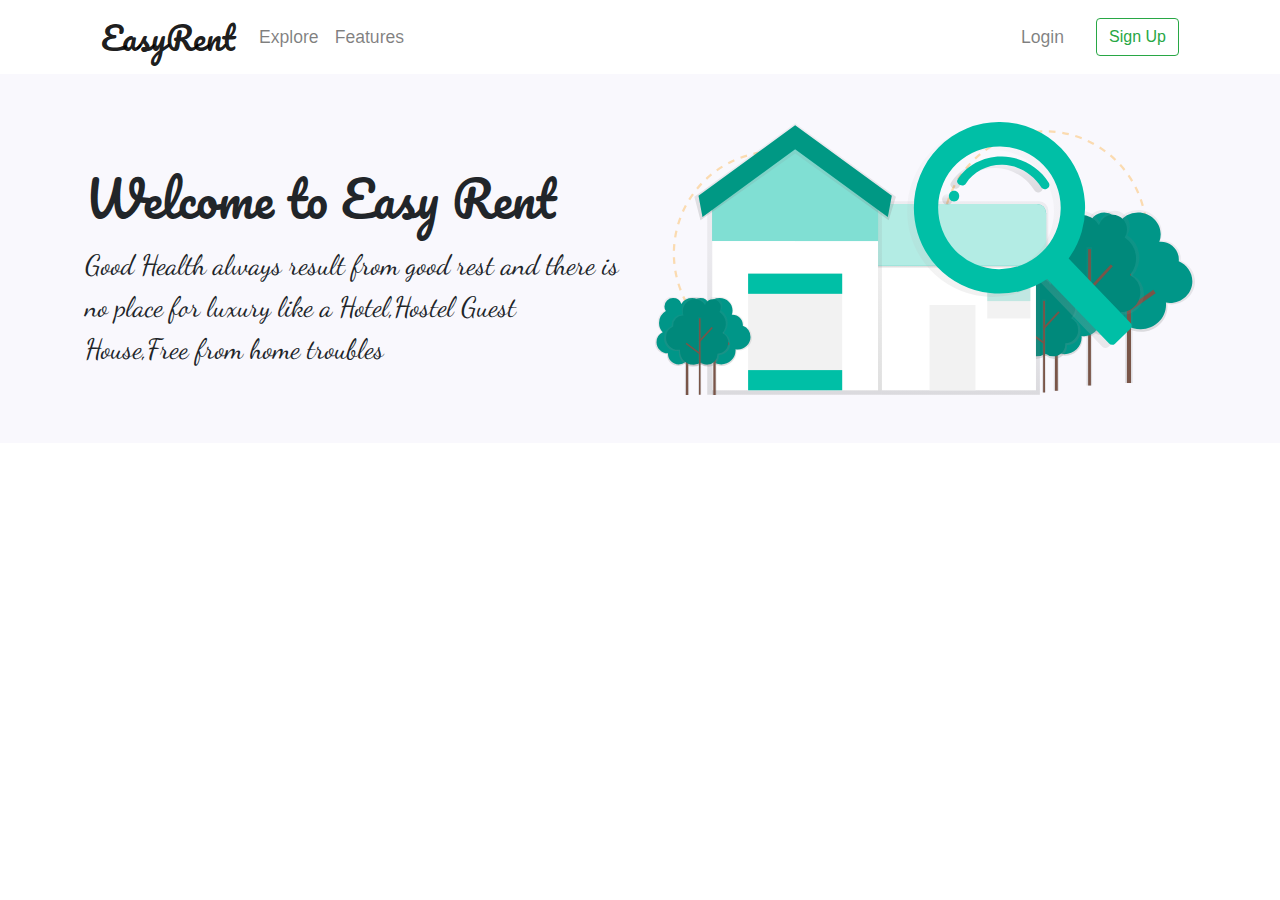
==== index.html @ da46a514 "just started editting the site" ====
<!doctype html>
<html lang="en">
  <head>
    <!-- Required meta tags -->
    <meta charset="utf-8">
    <meta name="viewport" content="width=device-width, initial-scale=1, shrink-to-fit=no">
    <link href="https://fonts.googleapis.com/css?family=Dancing+Script|Nunito+Sans|Pacifico|Roboto&display=swap" rel="stylesheet">
    <!-- Bootstrap CSS -->
    <link rel="stylesheet" href="library/css/bootstrap.min.css"  crossorigin="anonymous">
    <link rel="stylesheet" href="assets/css/app.css">
    <title>easyRent</title>
  </head>
  <body>
    <header class="">
      <div class="menu-head shadow-sm" >
        <div class="container">
        <nav class="navbar navbar-expand-lg navbar-light ">
          <a class="navbar-brand" href="#">EasyRent</a>
          <button class="navbar-toggler" type="button" data-toggle="collapse" data-target="#navbarText" aria-controls="navbarText" aria-expanded="false" aria-label="Toggle navigation">
            <span class="navbar-toggler-icon"></span>
          </button>
          <div class="collapse navbar-collapse" id="navbarText">
            <ul class="navbar-nav mr-auto">
              <li class="nav-item ">
                <a class="nav-link" href="#">Explore </a>
              </li>
              <li class="nav-item">
                <a class="nav-link" href="#">Features</a>
              </li>
            </ul>
            <ul class="navbar-nav ml-auto">
              <li class="nav-item mr-4">
                <a class="nav-link" href="#">Login</a>
              </li>
            </ul>
            <form class="form-inline">
              <button class="btn btn-outline-success" type="button">Sign Up</button>
            </form>
          </div>
        </nav>
      </div>
    </div>
    <div style="background:#F9F8FD">
      <div class="container py-5">
        <div class="row">
          <div class="col-xs-12 col-sm-12 col-md-6 col-lg-6">
            <div class="text-content banner-first pt-5">
              <h1>Welcome to Easy Rent</h1>
              <p>Good Health always result from good rest and there is no place for  luxury like a Hotel,Hostel Guest House,Free from home troubles</p>
            </div>
          </div>
          <div class="col-xs-12 col-sm-12 col-md-6 col-lg-6">
            <div class="text-center mx-auto d-block banner-second">
              <img src="images/tophouse.svg" class="img-fluid" alt="" srcset="">
            </div>
          </div>
        </div>
      </div>
    </div>
    </header>

    <!-- Optional JavaScript -->
    <!-- jQuery first, then Popper.js, then Bootstrap JS -->
    <script src="library/js/jquery.min.js" crossorigin="anonymous"></script>
    <script src="library/js/popper.min.js" crossorigin="anonymous"></script>
    <script src="library/js/bootstrap.min.js" crossorigin="anonymous"></script>
  </body>
</html>
---- assets/css/app.css ----
*{
    margin: 0;
    padding: 0;
    box-sizing: border-box;
}

.menu-head{
    min-height: 15%;
    font-family: sans-serif;
    background-color: #fff;
}
.menu-head .navbar-brand{
    font-size: 2rem;
    font-family: 'pacifico';
}
.menu-head .nav-link {
    color: whitesmoke;
    font-size: 1.1em;
}
.banner-first h1{
    font-size: 48px;
    font-family: 'pacifico', sans-serif;
}
.banner-first p{
    margin: 16px 0;
    font-family: 'Dancing Script', cursive;
    font-size: 28px;
    
}
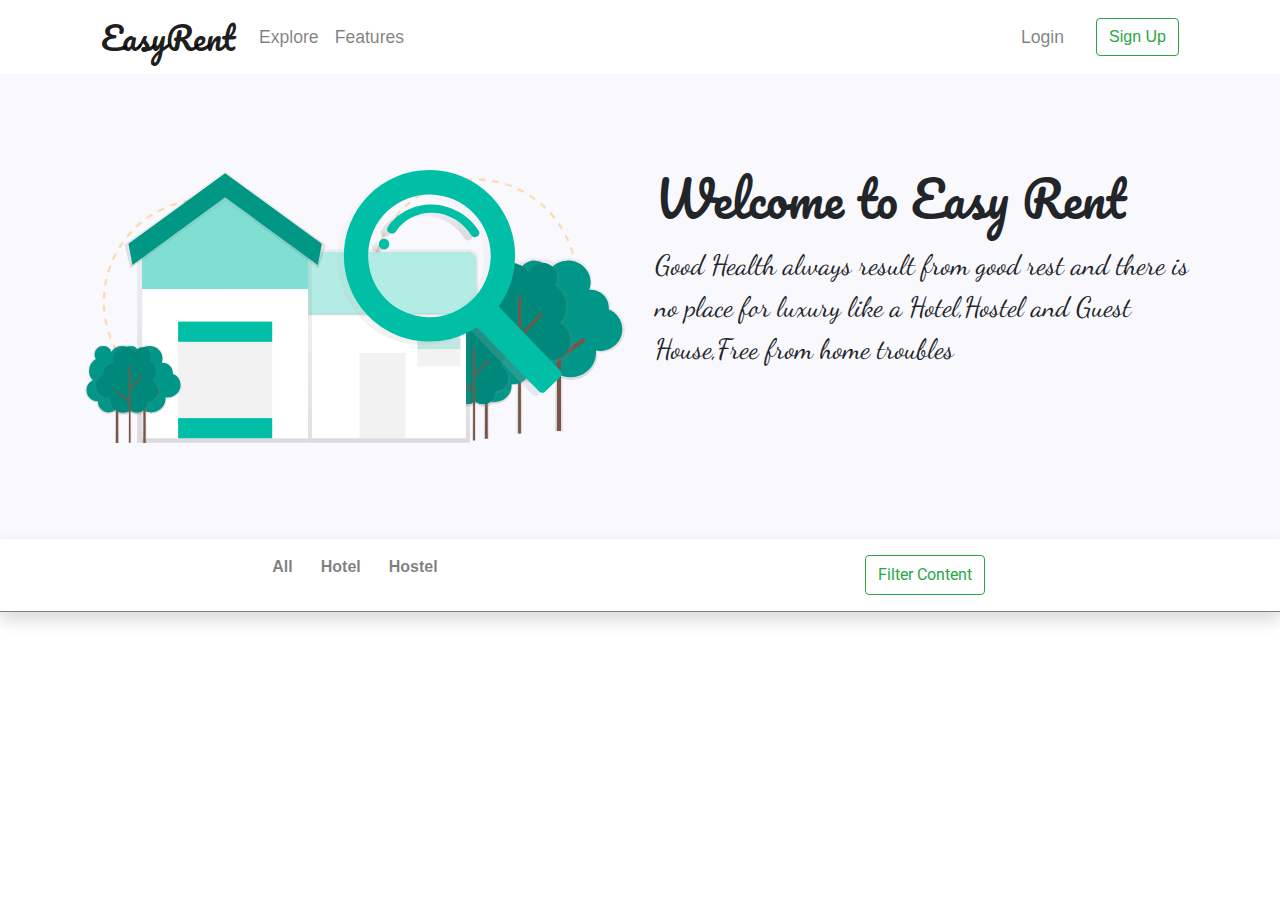
==== commit cba0f442: "just done with the section now moving to the main body" ====
--- a/index.html
+++ b/index.html
@@ -42,16 +42,57 @@
     </div>
     <div style="background:#F9F8FD">
       <div class="container py-5">
-        <div class="row">
-          <div class="col-xs-12 col-sm-12 col-md-6 col-lg-6">
+        <div class="row ">
+          <div class="col-xs-12 col-sm-12 col-md-6 col-lg-6 order-xs-12 ">
+            <div class="text-center mx-auto banner-second my-md-5">
+              <img src="images/tophouse.svg" class="img-fluid" alt="" srcset="">
+            </div>
+          </div>
+          <div class="col-xs-12 col-sm-12 col-md-6 col-lg-6 order-xs-2 ">
             <div class="text-content banner-first pt-5">
               <h1>Welcome to Easy Rent</h1>
-              <p>Good Health always result from good rest and there is no place for  luxury like a Hotel,Hostel Guest House,Free from home troubles</p>
+              <p>Good Health always result from good rest and there is no place for  luxury like 
+                a Hotel,Hostel and Guest House,Free from home troubles</p>
             </div>
           </div>
-          <div class="col-xs-12 col-sm-12 col-md-6 col-lg-6">
-            <div class="text-center mx-auto d-block banner-second">
-              <img src="images/tophouse.svg" class="img-fluid" alt="" srcset="">
+        </div>
+      </div>
+    </div>
+    <div class="filter-section shadow">
+      <div class="ad-list py-3">
+        <div class="container">
+          <div class="row">
+            <div class="col-xs-12 col-sm-12 col-md-6 col-lg-6 list-part d-flex justify-content-center justify-content-sm-center">
+              <ul>
+               <li><a href="#">All</a></li>
+               <li><a href="#">Hotel</a></li>
+               <li><a href="#">Hostel</a></li>
+               
+              </ul>
+            </div>
+            <div class="col-xs-12 col-sm-12 col-md-6 col-lg-6 d-flex justify-content-center btn-part">
+              <button class="btn btn-outline-success" id="form-toggle" onclick="toSearch()" type="button">Filter Content</button>
+            </div>
+          </div>
+        </div>
+      </div>
+      <div class="filter-list" id="searchForm">
+        <div class="container">
+          <div class="row pt-3">
+            <div class="col-xs-12 col-sm-12 col-md-5 col-lg-5 ">
+              <div class="form-group">
+                <label for="exampleFormControlInput1">Location</label>
+                <input type="email" class="form-control" id="exampleFormControlInput1" placeholder="name@example.com">
+              </div>
+            </div>
+            <div class="col-xs-12 col-sm-12 col-md-5 col-lg-5 ">
+              <div class="form-group">
+                <label for="exampleFormControlInput1">Facility Type</label>
+                <input type="email" class="form-control" id="exampleFormControlInput1" placeholder="name@example.com">
+              </div>
+            </div>
+            <div class="col-xs-12 col-sm-12 col-md-2 col-lg-2 d-flex justify-content-md-start justify-content-sm-center justify-content-lg-start">
+              <input type="submit" id="submit" value="Filter" class="btn btn-outline-success form-control">
             </div>
           </div>
         </div>
@@ -64,5 +105,6 @@
     <script src="library/js/jquery.min.js" crossorigin="anonymous"></script>
     <script src="library/js/popper.min.js" crossorigin="anonymous"></script>
     <script src="library/js/bootstrap.min.js" crossorigin="anonymous"></script>
+    <script src="assets/js/app.js"></script>
   </body>
 </html>--- a/assets/css/app.css
+++ b/assets/css/app.css
@@ -25,5 +25,44 @@
     margin: 16px 0;
     font-family: 'Dancing Script', cursive;
     font-size: 28px;
+}
+.filter-section .ad-list ul{
+ list-style: none;
+}
+.filter-section .ad-list .list-part ul li{
+    display: inline-block;
+    font-size: 16px;
+    font-family: Arial, Helvetica, sans-serif;
+    font-weight: 700;
     
+}
+.filter-section .ad-list ul li a{
+    font-size: 16px;
+    color: rgb(0, 0, 0,0.5);
+    padding: 10px 12px;
+
+}
+.filter-section .ad-list ul li a:hover{
+    background: rgba(13,12,34,0.05);
+    padding: 10px 12px;
+    border-radius: 8px;
+    text-decoration: none;
+}
+.filter-section .ad-list .list-part{
+  overflow-x: auto;
+  overflow-y: hidden;
+}
+
+.filter-section .ad-list{
+    border-bottom: 1px solid rgb(0, 0, 0,0.5) ;
+}
+#submit {
+    margin-top: 2rem;
+}
+.filter-list{
+    display: none;
+}
+.searchVisible {
+    display: block;
+    transition: width 2s;
 }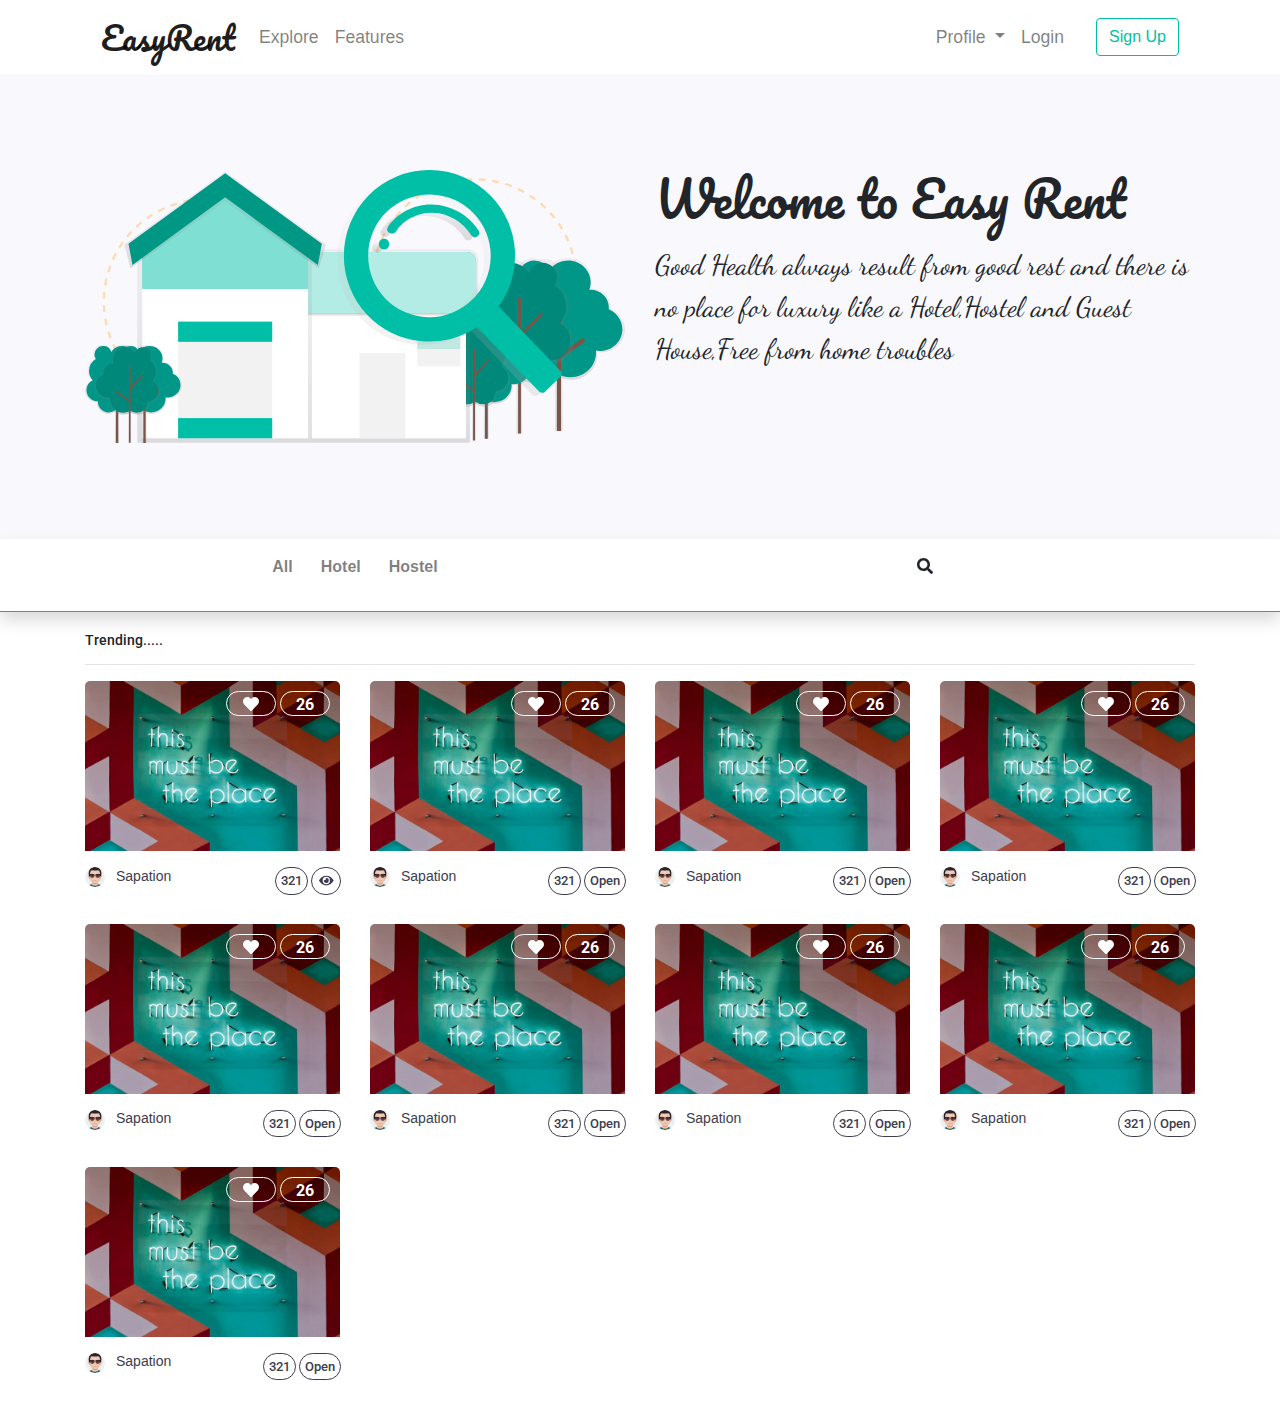
==== commit e639be4d: "just finished the main section and about to sleep" ====
--- a/index.html
+++ b/index.html
@@ -29,6 +29,16 @@
               </li>
             </ul>
             <ul class="navbar-nav ml-auto">
+              <li class="nav-item dropdown">
+                <a class="nav-link dropdown-toggle" href="#" id="navbarDropdown" role="button" data-toggle="dropdown" aria-haspopup="true" aria-expanded="false">
+                  Profile
+                </a>
+                <div class="dropdown-menu" aria-labelledby="navbarDropdown">
+                  <a class="dropdown-item" href="#">Profile</a>
+                  <div class="dropdown-divider"></div>
+                  <a class="dropdown-item" href="#">logout</a>
+                </div>
+              </li>
               <li class="nav-item mr-4">
                 <a class="nav-link" href="#">Login</a>
               </li>
@@ -39,6 +49,9 @@
           </div>
         </nav>
       </div>
+    </div>
+    <div class="container-fluid fixed-bottom-nav">
+      
     </div>
     <div style="background:#F9F8FD">
       <div class="container py-5">
@@ -71,7 +84,7 @@
               </ul>
             </div>
             <div class="col-xs-12 col-sm-12 col-md-6 col-lg-6 d-flex justify-content-center btn-part">
-              <button class="btn btn-outline-success" id="form-toggle" onclick="toSearch()" type="button">Filter Content</button>
+              <a class="" id="form-toggle" onclick="toSearch()"><i class="fa fa-search"></i></i></a>
             </div>
           </div>
         </div>
@@ -81,14 +94,14 @@
           <div class="row pt-3">
             <div class="col-xs-12 col-sm-12 col-md-5 col-lg-5 ">
               <div class="form-group">
-                <label for="exampleFormControlInput1">Location</label>
-                <input type="email" class="form-control" id="exampleFormControlInput1" placeholder="name@example.com">
+                <label for="exampleFormControlInput1">Location:</label>
+                <input type="text" class="form-control" id="exampleFormControlInput1" placeholder="Enter location you need accpmodation">
               </div>
             </div>
             <div class="col-xs-12 col-sm-12 col-md-5 col-lg-5 ">
               <div class="form-group">
-                <label for="exampleFormControlInput1">Facility Type</label>
-                <input type="email" class="form-control" id="exampleFormControlInput1" placeholder="name@example.com">
+                <label for="exampleFormControlInput1">Facility Type:</label>
+                <input type="text" class="form-control" id="exampleFormControlInput1" placeholder="Enter the type,eg Hotel or Hostel">
               </div>
             </div>
             <div class="col-xs-12 col-sm-12 col-md-2 col-lg-2 d-flex justify-content-md-start justify-content-sm-center justify-content-lg-start">
@@ -99,6 +112,255 @@
       </div>
     </div>
     </header>
+
+    <main class="main-section">
+      <section class="ad-main">
+        <div class="container">
+          <h5>Trending.....</h5>
+          <hr>
+          <div class="row">
+            <div class="col-xs-12 col-sm-12 col-md-3 col-lg-3  single-ad">
+              <div class="single-card">
+               <figure class="img-container">
+                <img src="images/1.jpeg" class="card-img-top" alt="...">
+                <div class="img-element">
+                  <a href="#" class="img-item">
+                    <i class="fas fa-heart"></i>  
+                  </a>
+                  <span class="img-item">26</span>
+                </div>
+                <div class="ad-tittle">
+                  <h4>Soweto Villa</h4>
+                </div>
+               </figure>
+                <h2>
+                  <a href="">
+                  <img src="images/profile.jpeg" alt="" srcset="">
+                  
+                  <span class="display-name">Sapation</span>
+                  </a> 
+                  <div class="f-count">
+                    <a href="#">321</a>
+                    <a href="#"><i class="fa fa-eye"></i></a>
+                  </div>
+                   
+                  </ul>
+                </h2>
+              </div>
+            </div>
+            <div class="col-xs-12 col-sm-12 col-md-3 col-lg-3 single-ad">
+              <div class="single-card">
+               <figure class="img-container">
+                <img src="images/1.jpeg" class="card-img-top" alt="...">
+                <div class="img-element">
+                  <a href="#" class="img-item">
+                    <i class="fas fa-heart"></i>  
+                  </a>
+                  <span class="img-item">26</span>
+                </div>
+               </figure>
+                <h2>
+                  <a href="">
+                  <img src="images/profile.jpeg" alt="" srcset="">
+                  
+                  <span class="display-name">Sapation</span>
+                  </a> 
+                  <div class="f-count">
+                    <a href="#">321</a>
+                    <a href="#">Open</a>
+                  </div>
+                   
+                  </ul>
+                </h2>
+              </div>
+            </div>
+            
+            <div class="col-xs-12 col-sm-12 col-md-3 col-lg-3 single-ad">
+              <div class="single-card">
+               <figure class="img-container">
+                <img src="images/1.jpeg" class="card-img-top" alt="...">
+                <div class="img-element">
+                  <a href="#" class="img-item">
+                    <i class="fas fa-heart"></i>  
+                  </a>
+                  <span class="img-item">26</span>
+                </div>
+               </figure>
+                <h2>
+                  <a href="">
+                  <img src="images/profile.jpeg" alt="" srcset="">
+                  
+                  <span class="display-name">Sapation</span>
+                  </a> 
+                  <div class="f-count">
+                    <a href="#">321</a>
+                    <a href="#">Open</a>
+                  </div>
+                   
+                  </ul>
+                </h2>
+              </div>
+            </div>
+            <div class="col-xs-12 col-sm-12 col-md-3 col-lg-3 single-ad">
+              <div class="single-card">
+               <figure class="img-container">
+                <img src="images/1.jpeg" class="card-img-top" alt="...">
+                <div class="img-element">
+                  <a href="#" class="img-item">
+                    <i class="fas fa-heart"></i>  
+                  </a>
+                  <span class="img-item">26</span>
+                </div>
+               </figure>
+                <h2>
+                  <a href="">
+                  <img src="images/profile.jpeg" alt="" srcset="">
+                  
+                  <span class="display-name">Sapation</span>
+                  </a> 
+                  <div class="f-count">
+                    <a href="#">321</a>
+                    <a href="#">Open</a>
+                  </div>
+                   
+                  </ul>
+                </h2>
+              </div>
+            </div>
+            <div class="col-xs-12 col-sm-12 col-md-3 col-lg-3 single-ad">
+              <div class="single-card">
+               <figure class="img-container">
+                <img src="images/1.jpeg" class="card-img-top" alt="...">
+                <div class="img-element">
+                  <a href="#" class="img-item">
+                    <i class="fas fa-heart"></i>  
+                  </a>
+                  <span class="img-item">26</span>
+                </div>
+               </figure>
+                <h2>
+                  <a href="">
+                  <img src="images/profile.jpeg" alt="" srcset="">
+                  
+                  <span class="display-name">Sapation</span>
+                  </a> 
+                  <div class="f-count">
+                    <a href="#">321</a>
+                    <a href="#">Open</a>
+                  </div>
+                   
+                  </ul>
+                </h2>
+              </div>
+            </div>
+            <div class="col-xs-12 col-sm-12 col-md-3 col-lg-3 single-ad">
+              <div class="single-card">
+               <figure class="img-container">
+                <img src="images/1.jpeg" class="card-img-top" alt="...">
+                <div class="img-element">
+                  <a href="#" class="img-item">
+                    <i class="fas fa-heart"></i>  
+                  </a>
+                  <span class="img-item">26</span>
+                </div>
+               </figure>
+                <h2>
+                  <a href="">
+                  <img src="images/profile.jpeg" alt="" srcset="">
+                  
+                  <span class="display-name">Sapation</span>
+                  </a> 
+                  <div class="f-count">
+                    <a href="#">321</a>
+                    <a href="#">Open</a>
+                  </div>
+                   
+                  </ul>
+                </h2>
+              </div>
+            </div>
+            <div class="col-xs-12 col-sm-12 col-md-3 col-lg-3 single-ad">
+              <div class="single-card">
+               <figure class="img-container">
+                <img src="images/1.jpeg" class="card-img-top" alt="...">
+                <div class="img-element">
+                  <a href="#" class="img-item">
+                    <i class="fas fa-heart"></i>  
+                  </a>
+                  <span class="img-item">26</span>
+                </div>
+               </figure>
+                <h2>
+                  <a href="">
+                  <img src="images/profile.jpeg" alt="" srcset="">
+                  
+                  <span class="display-name">Sapation</span>
+                  </a> 
+                  <div class="f-count">
+                    <a href="#">321</a>
+                    <a href="#">Open</a>
+                  </div>
+                   
+                  </ul>
+                </h2>
+              </div>
+            </div>
+            <div class="col-xs-12 col-sm-12 col-md-3 col-lg-3 single-ad">
+              <div class="single-card">
+               <figure class="img-container">
+                <img src="images/1.jpeg" class="card-img-top" alt="...">
+                <div class="img-element">
+                  <a href="#" class="img-item">
+                    <i class="fas fa-heart"></i>  
+                  </a>
+                  <span class="img-item">26</span>
+                </div>
+               </figure>
+                <h2>
+                  <a href="">
+                  <img src="images/profile.jpeg" alt="" srcset="">
+                  
+                  <span class="display-name">Sapation</span>
+                  </a> 
+                  <div class="f-count">
+                    <a href="#">321</a>
+                    <a href="#">Open</a>
+                  </div>
+                   
+                  </ul>
+                </h2>
+              </div>
+            </div>
+            <div class="col-xs-12 col-sm-12 col-md-3 col-lg-3 single-ad">
+              <div class="single-card">
+               <figure class="img-container">
+                <img src="images/1.jpeg" class="card-img-top" alt="...">
+                <div class="img-element">
+                  <a href="#" class="img-item">
+                    <i class="fas fa-heart"></i>  
+                  </a>
+                  <span class="img-item">26</span>
+                </div>
+               </figure>
+                <h2>
+                  <a href="">
+                  <img src="images/profile.jpeg" alt="" srcset="">
+                  
+                  <span class="display-name">Sapation</span>
+                  </a> 
+                  <div class="f-count">
+                    <a href="#">321</a>
+                    <a href="#">Open</a>
+                  </div>
+                   
+                  </ul>
+                </h2>
+              </div>
+            </div>
+          </div>
+        </div>
+      </section>
+    </main>
 
     <!-- Optional JavaScript -->
     <!-- jQuery first, then Popper.js, then Bootstrap JS -->
@@ -106,5 +368,6 @@
     <script src="library/js/popper.min.js" crossorigin="anonymous"></script>
     <script src="library/js/bootstrap.min.js" crossorigin="anonymous"></script>
     <script src="assets/js/app.js"></script>
+    <script src="assets/js/all.min.js"></script>
   </body>
 </html>--- a/assets/css/app.css
+++ b/assets/css/app.css
@@ -65,4 +65,120 @@
 .searchVisible {
     display: block;
     transition: width 2s;
+}
+
+.container h5 {
+    margin-top: 20px;
+    font-size: 14px;
+}
+.ad-main .single-ad{
+    border-radius: 3px;
+    margin-bottom: 2rem;
+}
+.ad-main .single-ad .single-card  h2 a img{
+    width: 20px;
+    height: 20px;
+    margin-right: 8px;
+    border-radius: 50%;
+}
+.ad-main .single-ad .single-card  h2 .display-name{
+    font-size: 14px;
+    color: #3D3D4E;
+    font-family: Arial, Helvetica, sans-serif;
+}
+.ad-main .single-ad  h2{
+    font-size: 13px;
+    margin: 5px 0;
+}
+.single-ad .img-container {
+    overflow: hidden;
+    border-radius: 5px 5px 0 0;
+    cursor: pointer;
+    position: relative;
+}
+.single-ad .img-container .img-element {
+    position: absolute;
+    color: #fff;
+    right: 10px;
+    top: 10px;
+    opacity: 2;
+    transition: all .2s linear;
+} 
+.single-ad .img-container .ad-tittle {
+    position: absolute;
+    color: #fff;
+    bottom: 0;
+    left: 0;
+    opacity: 0;
+    transition: all .2s linear;
+} 
+.ad-main .single-ad .single-card  h2 ul{
+    list-style: none;
+    display: inline-block;
+    font-size: 13px;
+    color: #3D3D4E;
+    text-align: right;
+    margin-left: 5px;
+}
+.f-count {
+    display: inline-block;
+    position: absolute;
+    right: 0;
+    padding-right: 14px;
+}
+.f-count > a{
+	display: inline-block;
+	min-width: 30px;
+	padding: 5px;
+	color: #3D3D4E;
+	text-align: center;
+    border-radius: 20px;
+    border: 1px solid #3D3D4E;
+}
+.img-item{
+	display: inline-block;
+    width: 50px;
+    height: 25px;
+    border: 1px solid #fff;
+    text-align: center;
+    line-height: 25px !important;
+    border-radius: 20px;
+    cursor: pointer;
+    color: #fff;
+    font-weight: bold;
+}
+.ad-tittle{
+	display: inline-block;
+    width: 100%;
+    cursor: pointer;
+    
+}
+.ad-tittle h4{
+    color: #fff;
+    font-size: 14px;
+    padding-left: 10px;
+    font-family: 'pacifico', sans-serif;
+}
+.single .img-container img{
+	width: 350px;
+	transition: all 0.25s linear;
+	opacity: 0.5;
+}
+.single-ad .img-container:hover img{
+	transform: scale(1.10, 1.10);
+	opacity: 1;
+}
+.single-ad .img-container:hover .ad-tittle{
+	opacity: 2;
+}
+.btn-outline-success{
+    color: #00BFA6;
+    border-color: #00BFA6;
+}
+.btn-outline-success:hover{
+    background: #00BFA6;
+    color: #fff;
+}
+.fixed-bottom-nav nav ul{
+    display: inline-block;
 }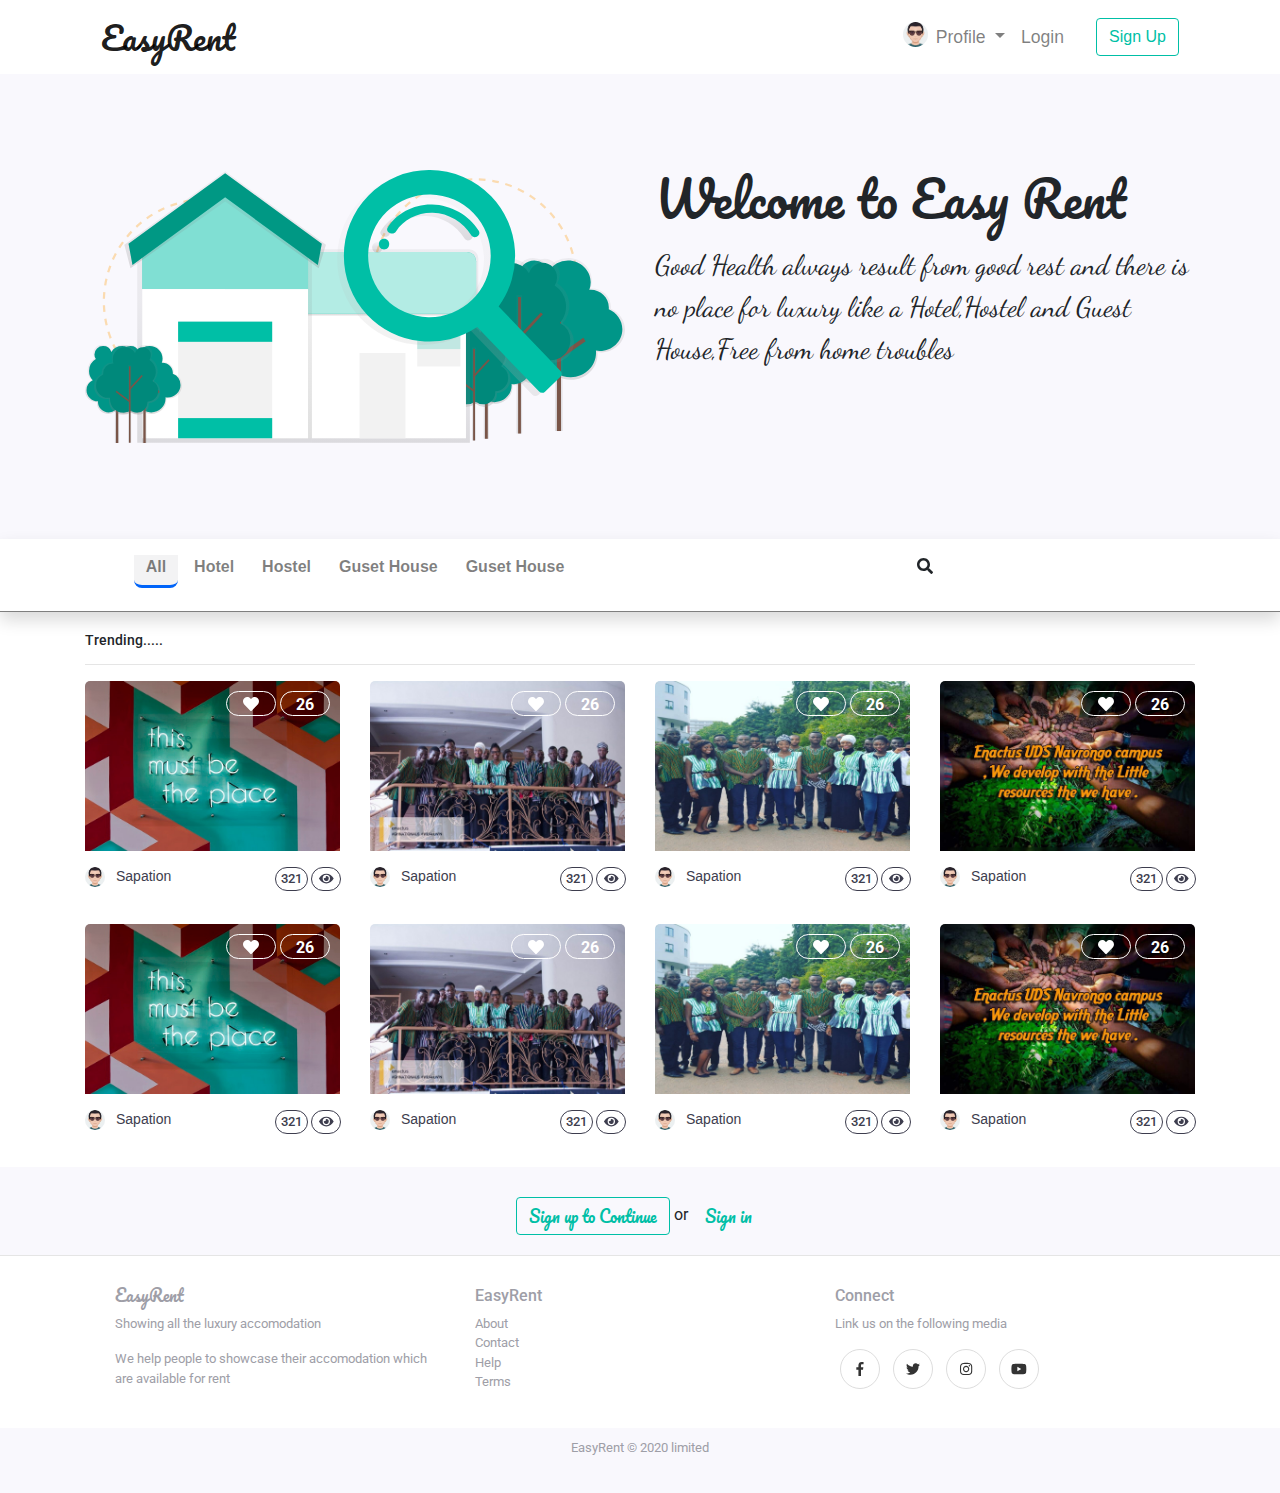
==== commit cc60ef37: "I have finished working on the index page now moving to the single page" ====
--- a/index.html
+++ b/index.html
@@ -11,6 +11,7 @@
     <title>easyRent</title>
   </head>
   <body>
+    <!-- header section -->
     <header class="">
       <div class="menu-head shadow-sm" >
         <div class="container">
@@ -20,15 +21,9 @@
             <span class="navbar-toggler-icon"></span>
           </button>
           <div class="collapse navbar-collapse" id="navbarText">
-            <ul class="navbar-nav mr-auto">
-              <li class="nav-item ">
-                <a class="nav-link" href="#">Explore </a>
-              </li>
-              <li class="nav-item">
-                <a class="nav-link" href="#">Features</a>
-              </li>
-            </ul>
+            
             <ul class="navbar-nav ml-auto">
+              <li class="nav-item profile-img"><img src="images/profile.jpeg" alt="" srcset=""></li>
               <li class="nav-item dropdown">
                 <a class="nav-link dropdown-toggle" href="#" id="navbarDropdown" role="button" data-toggle="dropdown" aria-haspopup="true" aria-expanded="false">
                   Profile
@@ -50,7 +45,7 @@
         </nav>
       </div>
     </div>
-    <div class="container-fluid fixed-bottom-nav">
+    <div class="container-fluid">
       
     </div>
     <div style="background:#F9F8FD">
@@ -75,12 +70,13 @@
       <div class="ad-list py-3">
         <div class="container">
           <div class="row">
-            <div class="col-xs-12 col-sm-12 col-md-6 col-lg-6 list-part d-flex justify-content-center justify-content-sm-center">
-              <ul>
-               <li><a href="#">All</a></li>
+            <div class="col-xs-12 col-sm-12 col-md-6 col-lg-6 list-part d-flex justify-content-center justify-content-sm-center ad-ul-list">
+              <ul class="">
+               <li ><a href="#" class="ad-list-active">All</a></li>
                <li><a href="#">Hotel</a></li>
                <li><a href="#">Hostel</a></li>
-               
+               <li><a href="#">Guset House</a></li>
+               <li><a href="#">Guset House</a></li>
               </ul>
             </div>
             <div class="col-xs-12 col-sm-12 col-md-6 col-lg-6 d-flex justify-content-center btn-part">
@@ -95,7 +91,7 @@
             <div class="col-xs-12 col-sm-12 col-md-5 col-lg-5 ">
               <div class="form-group">
                 <label for="exampleFormControlInput1">Location:</label>
-                <input type="text" class="form-control" id="exampleFormControlInput1" placeholder="Enter location you need accpmodation">
+                <input type="text" class="form-control" id="exampleFormControlInput1" placeholder="Enter location you need accomodation">
               </div>
             </div>
             <div class="col-xs-12 col-sm-12 col-md-5 col-lg-5 ">
@@ -112,14 +108,14 @@
       </div>
     </div>
     </header>
-
+ <!-- main section -->
     <main class="main-section">
       <section class="ad-main">
         <div class="container">
           <h5>Trending.....</h5>
           <hr>
           <div class="row">
-            <div class="col-xs-12 col-sm-12 col-md-3 col-lg-3  single-ad">
+            <div class="col-xs-12 col-sm-12 col-md-4 col-lg-3  single-ad">
               <div class="single-card">
                <figure class="img-container">
                 <img src="images/1.jpeg" class="card-img-top" alt="...">
@@ -148,7 +144,94 @@
                 </h2>
               </div>
             </div>
-            <div class="col-xs-12 col-sm-12 col-md-3 col-lg-3 single-ad">
+            <div class="col-xs-12 col-sm-12 col-md-4 col-lg-3  single-ad">
+              <div class="single-card">
+               <figure class="img-container">
+                <img src="images/enactus3.jpg" class="card-img-top" alt="...">
+                <div class="img-element">
+                  <a href="#" class="img-item">
+                    <i class="fas fa-heart"></i>  
+                  </a>
+                  <span class="img-item">26</span>
+                </div>
+                <div class="ad-tittle">
+                  <h4>Soweto Villa</h4>
+                </div>
+               </figure>
+                <h2>
+                  <a href="">
+                  <img src="images/profile.jpeg" alt="" srcset="">
+                  
+                  <span class="display-name">Sapation</span>
+                  </a> 
+                  <div class="f-count">
+                    <a href="#">321</a>
+                    <a href="#"><i class="fa fa-eye"></i></a>
+                  </div>
+                   
+                  </ul>
+                </h2>
+              </div>
+            </div>
+            <div class="col-xs-12 col-sm-12 col-md-4 col-lg-3  single-ad">
+              <div class="single-card">
+               <figure class="img-container">
+                <img src="images/enactus4.jpg" class="card-img-top" alt="...">
+                <div class="img-element">
+                  <a href="#" class="img-item">
+                    <i class="fas fa-heart"></i>  
+                  </a>
+                  <span class="img-item">26</span>
+                </div>
+                <div class="ad-tittle">
+                  <h4>Soweto Villa</h4>
+                </div>
+               </figure>
+                <h2>
+                  <a href="">
+                  <img src="images/profile.jpeg" alt="" srcset="">
+                  
+                  <span class="display-name">Sapation</span>
+                  </a> 
+                  <div class="f-count">
+                    <a href="#">321</a>
+                    <a href="#"><i class="fa fa-eye"></i></a>
+                  </div>
+                   
+                  </ul>
+                </h2>
+              </div>
+            </div>
+            <div class="col-xs-12 col-sm-12 col-md-4 col-lg-3  single-ad">
+              <div class="single-card">
+               <figure class="img-container">
+                <img src="images/enactus8.jpg" class="card-img-top" alt="...">
+                <div class="img-element">
+                  <a href="#" class="img-item">
+                    <i class="fas fa-heart"></i>  
+                  </a>
+                  <span class="img-item">26</span>
+                </div>
+                <div class="ad-tittle">
+                  <h4>Soweto Villa</h4>
+                </div>
+               </figure>
+                <h2>
+                  <a href="">
+                  <img src="images/profile.jpeg" alt="" srcset="">
+                  
+                  <span class="display-name">Sapation</span>
+                  </a> 
+                  <div class="f-count">
+                    <a href="#">321</a>
+                    <a href="#"><i class="fa fa-eye"></i></a>
+                  </div>
+                   
+                  </ul>
+                </h2>
+              </div>
+            </div>
+            <div class="col-xs-12 col-sm-12 col-md-4 col-lg-3  single-ad">
               <div class="single-card">
                <figure class="img-container">
                 <img src="images/1.jpeg" class="card-img-top" alt="...">
@@ -158,209 +241,162 @@
                   </a>
                   <span class="img-item">26</span>
                 </div>
-               </figure>
-                <h2>
-                  <a href="">
-                  <img src="images/profile.jpeg" alt="" srcset="">
-                  
-                  <span class="display-name">Sapation</span>
-                  </a> 
-                  <div class="f-count">
-                    <a href="#">321</a>
-                    <a href="#">Open</a>
-                  </div>
-                   
-                  </ul>
-                </h2>
-              </div>
-            </div>
-            
-            <div class="col-xs-12 col-sm-12 col-md-3 col-lg-3 single-ad">
-              <div class="single-card">
-               <figure class="img-container">
-                <img src="images/1.jpeg" class="card-img-top" alt="...">
-                <div class="img-element">
-                  <a href="#" class="img-item">
-                    <i class="fas fa-heart"></i>  
-                  </a>
-                  <span class="img-item">26</span>
-                </div>
-               </figure>
-                <h2>
-                  <a href="">
-                  <img src="images/profile.jpeg" alt="" srcset="">
-                  
-                  <span class="display-name">Sapation</span>
-                  </a> 
-                  <div class="f-count">
-                    <a href="#">321</a>
-                    <a href="#">Open</a>
-                  </div>
-                   
-                  </ul>
-                </h2>
-              </div>
-            </div>
-            <div class="col-xs-12 col-sm-12 col-md-3 col-lg-3 single-ad">
-              <div class="single-card">
-               <figure class="img-container">
-                <img src="images/1.jpeg" class="card-img-top" alt="...">
-                <div class="img-element">
-                  <a href="#" class="img-item">
-                    <i class="fas fa-heart"></i>  
-                  </a>
-                  <span class="img-item">26</span>
-                </div>
-               </figure>
-                <h2>
-                  <a href="">
-                  <img src="images/profile.jpeg" alt="" srcset="">
-                  
-                  <span class="display-name">Sapation</span>
-                  </a> 
-                  <div class="f-count">
-                    <a href="#">321</a>
-                    <a href="#">Open</a>
-                  </div>
-                   
-                  </ul>
-                </h2>
-              </div>
-            </div>
-            <div class="col-xs-12 col-sm-12 col-md-3 col-lg-3 single-ad">
-              <div class="single-card">
-               <figure class="img-container">
-                <img src="images/1.jpeg" class="card-img-top" alt="...">
-                <div class="img-element">
-                  <a href="#" class="img-item">
-                    <i class="fas fa-heart"></i>  
-                  </a>
-                  <span class="img-item">26</span>
-                </div>
-               </figure>
-                <h2>
-                  <a href="">
-                  <img src="images/profile.jpeg" alt="" srcset="">
-                  
-                  <span class="display-name">Sapation</span>
-                  </a> 
-                  <div class="f-count">
-                    <a href="#">321</a>
-                    <a href="#">Open</a>
-                  </div>
-                   
-                  </ul>
-                </h2>
-              </div>
-            </div>
-            <div class="col-xs-12 col-sm-12 col-md-3 col-lg-3 single-ad">
-              <div class="single-card">
-               <figure class="img-container">
-                <img src="images/1.jpeg" class="card-img-top" alt="...">
-                <div class="img-element">
-                  <a href="#" class="img-item">
-                    <i class="fas fa-heart"></i>  
-                  </a>
-                  <span class="img-item">26</span>
-                </div>
-               </figure>
-                <h2>
-                  <a href="">
-                  <img src="images/profile.jpeg" alt="" srcset="">
-                  
-                  <span class="display-name">Sapation</span>
-                  </a> 
-                  <div class="f-count">
-                    <a href="#">321</a>
-                    <a href="#">Open</a>
-                  </div>
-                   
-                  </ul>
-                </h2>
-              </div>
-            </div>
-            <div class="col-xs-12 col-sm-12 col-md-3 col-lg-3 single-ad">
-              <div class="single-card">
-               <figure class="img-container">
-                <img src="images/1.jpeg" class="card-img-top" alt="...">
-                <div class="img-element">
-                  <a href="#" class="img-item">
-                    <i class="fas fa-heart"></i>  
-                  </a>
-                  <span class="img-item">26</span>
-                </div>
-               </figure>
-                <h2>
-                  <a href="">
-                  <img src="images/profile.jpeg" alt="" srcset="">
-                  
-                  <span class="display-name">Sapation</span>
-                  </a> 
-                  <div class="f-count">
-                    <a href="#">321</a>
-                    <a href="#">Open</a>
-                  </div>
-                   
-                  </ul>
-                </h2>
-              </div>
-            </div>
-            <div class="col-xs-12 col-sm-12 col-md-3 col-lg-3 single-ad">
-              <div class="single-card">
-               <figure class="img-container">
-                <img src="images/1.jpeg" class="card-img-top" alt="...">
-                <div class="img-element">
-                  <a href="#" class="img-item">
-                    <i class="fas fa-heart"></i>  
-                  </a>
-                  <span class="img-item">26</span>
-                </div>
-               </figure>
-                <h2>
-                  <a href="">
-                  <img src="images/profile.jpeg" alt="" srcset="">
-                  
-                  <span class="display-name">Sapation</span>
-                  </a> 
-                  <div class="f-count">
-                    <a href="#">321</a>
-                    <a href="#">Open</a>
-                  </div>
-                   
-                  </ul>
-                </h2>
-              </div>
-            </div>
-            <div class="col-xs-12 col-sm-12 col-md-3 col-lg-3 single-ad">
-              <div class="single-card">
-               <figure class="img-container">
-                <img src="images/1.jpeg" class="card-img-top" alt="...">
-                <div class="img-element">
-                  <a href="#" class="img-item">
-                    <i class="fas fa-heart"></i>  
-                  </a>
-                  <span class="img-item">26</span>
-                </div>
-               </figure>
-                <h2>
-                  <a href="">
-                  <img src="images/profile.jpeg" alt="" srcset="">
-                  
-                  <span class="display-name">Sapation</span>
-                  </a> 
-                  <div class="f-count">
-                    <a href="#">321</a>
-                    <a href="#">Open</a>
-                  </div>
-                   
-                  </ul>
-                </h2>
-              </div>
-            </div>
-          </div>
+                <div class="ad-tittle">
+                  <h4>Soweto Villa</h4>
+                </div>
+               </figure>
+                <h2>
+                  <a href="">
+                  <img src="images/profile.jpeg" alt="" srcset="">
+                  
+                  <span class="display-name">Sapation</span>
+                  </a> 
+                  <div class="f-count">
+                    <a href="#">321</a>
+                    <a href="#"><i class="fa fa-eye"></i></a>
+                  </div>
+                   
+                  </ul>
+                </h2>
+              </div>
+            </div>
+            <div class="col-xs-12 col-sm-12 col-md-4 col-lg-3  single-ad">
+              <div class="single-card">
+               <figure class="img-container">
+                <img src="images/enactus3.jpg" class="card-img-top" alt="...">
+                <div class="img-element">
+                  <a href="#" class="img-item">
+                    <i class="fas fa-heart"></i>  
+                  </a>
+                  <span class="img-item">26</span>
+                </div>
+                <div class="ad-tittle">
+                  <h4>Soweto Villa</h4>
+                </div>
+               </figure>
+                <h2>
+                  <a href="">
+                  <img src="images/profile.jpeg" alt="" srcset="">
+                  
+                  <span class="display-name">Sapation</span>
+                  </a> 
+                  <div class="f-count">
+                    <a href="#">321</a>
+                    <a href="#"><i class="fa fa-eye"></i></a>
+                  </div>
+                   
+                  </ul>
+                </h2>
+              </div>
+            </div>
+            <div class="col-xs-12 col-sm-12 col-md-4 col-lg-3  single-ad">
+              <div class="single-card">
+               <figure class="img-container">
+                <img src="images/enactus4.jpg" class="card-img-top" alt="...">
+                <div class="img-element">
+                  <a href="#" class="img-item">
+                    <i class="fas fa-heart"></i>  
+                  </a>
+                  <span class="img-item">26</span>
+                </div>
+                <div class="ad-tittle">
+                  <h4>Soweto Villa</h4>
+                </div>
+               </figure>
+                <h2>
+                  <a href="">
+                  <img src="images/profile.jpeg" alt="" srcset="">
+                  
+                  <span class="display-name">Sapation</span>
+                  </a> 
+                  <div class="f-count">
+                    <a href="#">321</a>
+                    <a href="#"><i class="fa fa-eye"></i></a>
+                  </div>
+                   
+                  </ul>
+                </h2>
+              </div>
+            </div>
+            <div class="col-xs-12 col-sm-12 col-md-4 col-lg-3  single-ad">
+              <div class="single-card">
+               <figure class="img-container">
+                <img src="images/enactus8.jpg" class="card-img-top" alt="...">
+                <div class="img-element">
+                  <a href="#" class="img-item">
+                    <i class="fas fa-heart"></i>  
+                  </a>
+                  <span class="img-item">26</span>
+                </div>
+                <div class="ad-tittle">
+                  <h4>Soweto Villa</h4>
+                </div>
+               </figure>
+                <h2>
+                  <a href="">
+                  <img src="images/profile.jpeg" alt="" srcset="">
+                  
+                  <span class="display-name">Sapation</span>
+                  </a> 
+                  <div class="f-count">
+                    <a href="#">321</a>
+                    <a href="#"><i class="fa fa-eye"></i></a>
+                  </div>
+                   
+                  </ul>
+                </h2>
+              </div>
+            </div>
+          </div>
+        </div>
+      </section>
+      <section class="signin-prop">
+        <div class="signin-p">
+          <a href="http://" class="btn btn-outline-success" id="signUp">Sign up to Continue</a>
+          or
+          <a href="http://" class="btn" id="signIn">Sign in</a>
         </div>
       </section>
     </main>
+
+  <!-- footer section -->
+    <footer class="main-footer">
+      <div class="container">
+        <div class="sub-footer-one">
+          <div class="row">
+            <div class="col-xs-12 col-sm-12 col-md-4 col-lg-4">
+              <a href="#"><h4>EasyRent</h4></a>
+             <p>
+              Showing all the luxury accomodation
+             </p>
+              <p>We help people to showcase their accomodation which are available for rent </p>
+            </div>
+            <div class="col-xs-12 col-sm-12 col-md-4 col-lg-4">
+              <h4>EasyRent</h4>
+              <ul>
+                <li><a href="#">About</a></li>
+                <li><a href="#">Contact</a></li>
+                <li><a href="">Help</a></li>
+                <li><a href="">Terms</a></li>
+              </ul>
+            </div>
+            <div class="col-xs-12 col-sm-12 col-md-4 col-lg-4 ">
+              <h4>Connect</h4>
+              <p>Link us on the following media</p>
+              <div class="social-connect">
+              <a href="" class="social"><i class="fab fa-facebook-f"></i></a>
+              <a href="" class="social"><i class="fab fa-twitter"></i></a>
+              <a href="" class="social"><i class="fab fa-instagram"></i></a>
+              <a href="" class="social"><i class="fab fa-youtube"></i></a>
+            </div>
+            </div>
+        </div>
+        </div>
+      </div>
+      <div class="sub-footer-two ">
+        <p>EasyRent &copy; 2020 limited</p>
+      </div>
+    </footer>
 
     <!-- Optional JavaScript -->
     <!-- jQuery first, then Popper.js, then Bootstrap JS -->
--- a/assets/css/app.css
+++ b/assets/css/app.css
@@ -8,6 +8,7 @@
     min-height: 15%;
     font-family: sans-serif;
     background-color: #fff;
+    
 }
 .menu-head .navbar-brand{
     font-size: 2rem;
@@ -16,6 +17,12 @@
 .menu-head .nav-link {
     color: whitesmoke;
     font-size: 1.1em;
+}
+.navbar-nav .profile-img img{
+    width: 25px;
+    height: 25px;
+    margin-top: 6px;
+    border-radius: 50%
 }
 .banner-first h1{
     font-size: 48px;
@@ -43,14 +50,26 @@
 
 }
 .filter-section .ad-list ul li a:hover{
+    padding: 10px 12px;
+    border-radius: 8px;
+    text-decoration: none;
+}
+.filter-section .ad-list .ad-ul-list{
+    overflow-x: auto;
+    overflow-y: auto;
+    white-space: nowrap;
+}
+.ad-list-active{
+    color: #0064f9;
     background: rgba(13,12,34,0.05);
     padding: 10px 12px;
     border-radius: 8px;
     text-decoration: none;
+    border-bottom: 3px solid #0064f9;
 }
 .filter-section .ad-list .list-part{
-  overflow-x: auto;
-  overflow-y: hidden;
+  /* overflow-x: auto;
+  overflow-y: hidden; */
 }
 
 .filter-section .ad-list{
@@ -129,7 +148,7 @@
 .f-count > a{
 	display: inline-block;
 	min-width: 30px;
-	padding: 5px;
+	padding: 3px 5px;
 	color: #3D3D4E;
 	text-align: center;
     border-radius: 20px;
@@ -181,4 +200,86 @@
 }
 .fixed-bottom-nav nav ul{
     display: inline-block;
+}
+.main-footer{
+    z-index: 2;
+    position: relative;
+    border-top: 1px solid rgb(229, 229, 229);
+    background: rgb(255, 255, 255)
+}
+.main-footer .sub-footer-one{
+    font-size: 13px;
+    color: rgb(158, 158, 167);
+    margin: 0px auto;
+    padding: 30px 30px 20px;
+}
+.main-footer .sub-footer-one .footer-about{
+    width: 25%;
+    box-sizing: border-box;
+    margin: 0px 0px 20px
+}
+
+.main-footer .sub-footer-one a h4{
+    color: rgb(158, 158, 167);
+    font-size: 16px;
+    font-family: 'pacifico', sans-serif;
+}
+.main-footer .sub-footer-one h4{
+    color: rgb(158, 158, 167);
+    font-size: 16px;
+}
+.main-footer .sub-footer-one ul{
+    list-style: none;
+    color: rgb(158, 158, 167);
+}
+.main-footer .sub-footer-one ul li a{
+    color: rgb(158, 158, 167);
+}
+.main-footer .sub-footer-one a:hover{
+    text-decoration: none;
+}
+.main-footer .sub-footer-one .social-connect .social{
+    border: 1px solid #ddd;
+    border-radius: 50%;
+    display: inline-flex;
+    justify-content: center;
+    align-items: center;
+    margin: 0 5px;
+    height: 40px;
+    width: 40px;
+}
+
+.main-footer .sub-footer-one .social-connect a{
+    color: #333333;
+    font-size: 14px;
+    text-decoration: none;
+    margin: 15px 0;
+}
+.main-footer .sub-footer-two{
+    font-size: 13px;
+    color: rgb(158, 158, 167);
+    margin: 0px auto;
+    padding: 10px 30px 20px;
+    background-color: #F9F8FD;
+    text-align: center;
+}
+.signin-prop{
+    margin: 0px auto;
+    padding: 30px 30px 20px;
+    background: #F9F8FD;
+}
+.signin-prop .signin-p {
+    text-align: center;
+    
+}
+.signin-prop .signin-p #signUp{
+    font-family: 'pacifico', sans-serif;
+    
+}
+.signin-prop .signin-p #signIn{
+    font-family: 'pacifico', sans-serif;
+    color: #00BFA6;
+}
+.signin-prop .signin-p #signIn:hover{
+    color: #000;
 }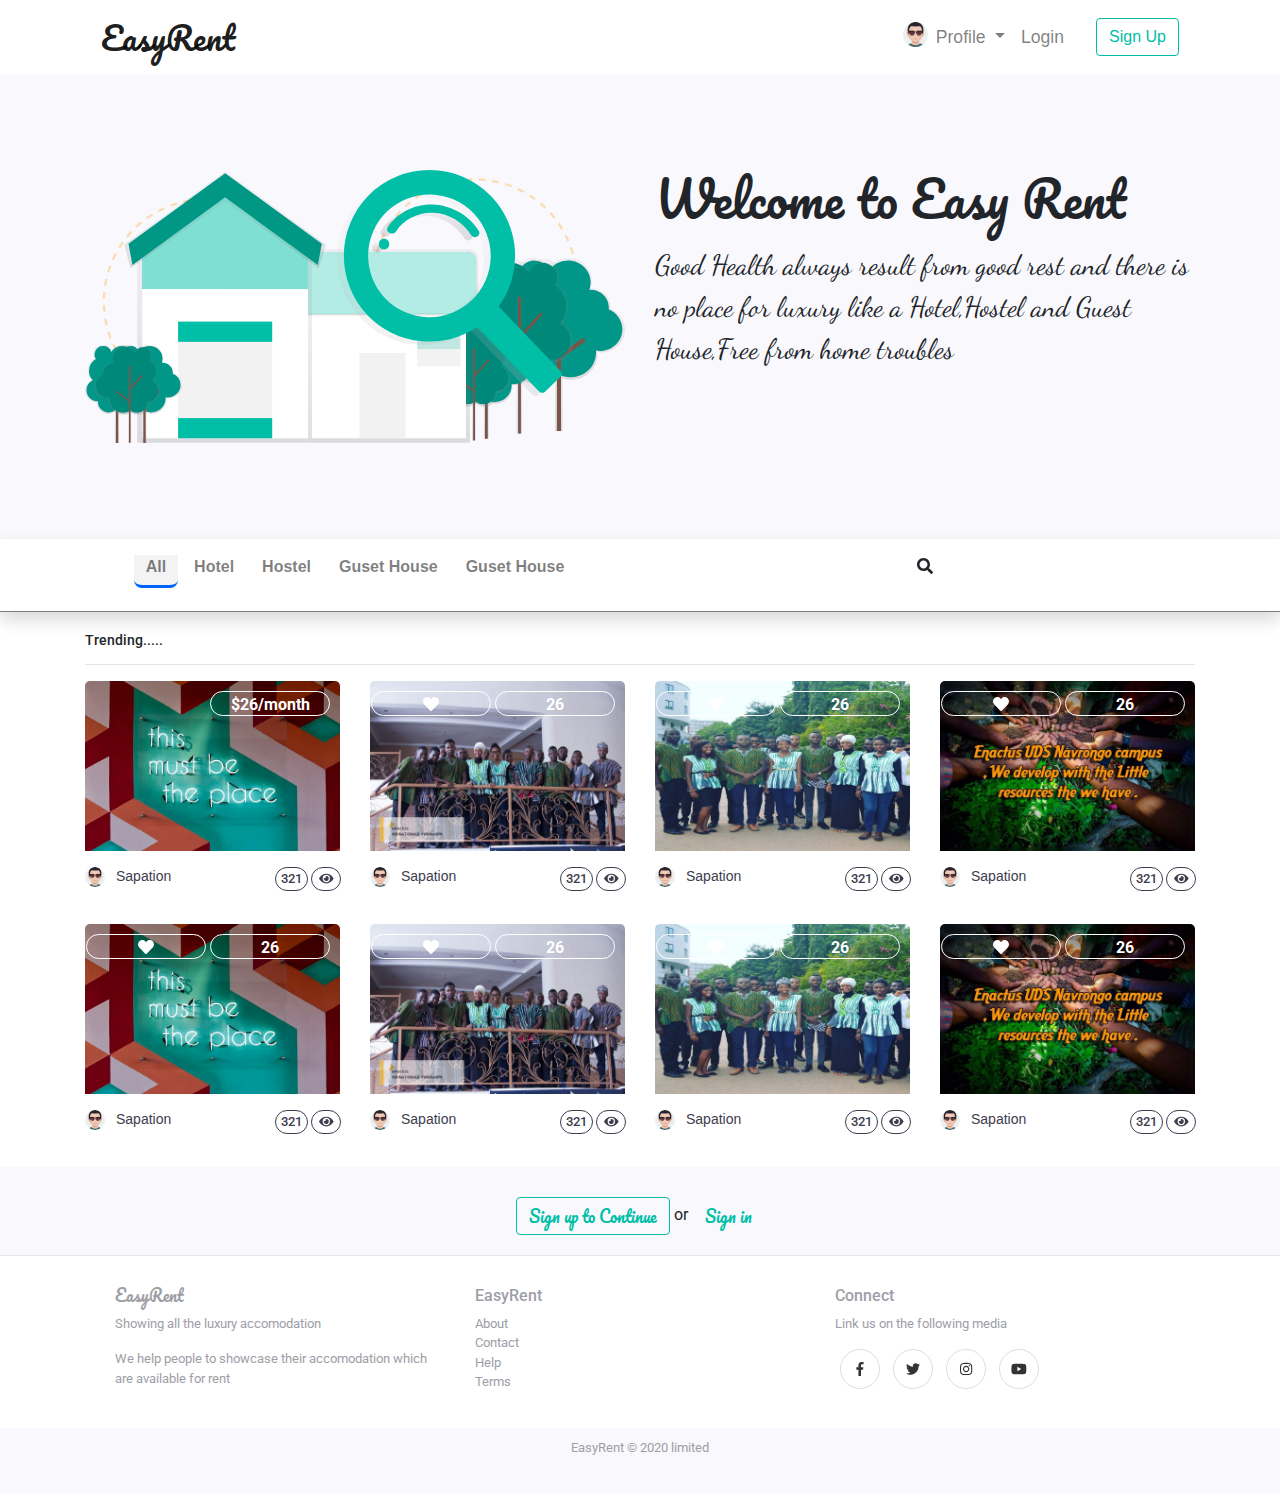
==== commit 137cb8dc: "Done with the single page now going to login" ====
--- a/index.html
+++ b/index.html
@@ -7,6 +7,7 @@
     <link href="https://fonts.googleapis.com/css?family=Dancing+Script|Nunito+Sans|Pacifico|Roboto&display=swap" rel="stylesheet">
     <!-- Bootstrap CSS -->
     <link rel="stylesheet" href="library/css/bootstrap.min.css"  crossorigin="anonymous">
+    <link rel="stylesheet" href="library/css/bs4.pop.css">
     <link rel="stylesheet" href="assets/css/app.css">
     <title>easyRent</title>
   </head>
@@ -45,9 +46,7 @@
         </nav>
       </div>
     </div>
-    <div class="container-fluid">
-      
-    </div>
+    
     <div style="background:#F9F8FD">
       <div class="container py-5">
         <div class="row ">
@@ -120,10 +119,10 @@
                <figure class="img-container">
                 <img src="images/1.jpeg" class="card-img-top" alt="...">
                 <div class="img-element">
-                  <a href="#" class="img-item">
-                    <i class="fas fa-heart"></i>  
-                  </a>
-                  <span class="img-item">26</span>
+                  <!-- <a href="#" class="img-item">
+                    <i class="fas fa-heart"></i>  
+                  </a> -->
+                  <span class="img-item">$26/month</span>
                 </div>
                 <div class="ad-tittle">
                   <h4>Soweto Villa</h4>
@@ -405,5 +404,6 @@
     <script src="library/js/bootstrap.min.js" crossorigin="anonymous"></script>
     <script src="assets/js/app.js"></script>
     <script src="assets/js/all.min.js"></script>
+    <script src="library/js/bs4.pop.js"></script>
   </body>
 </html>--- a/library/css/bs4.pop.css
+++ b/library/css/bs4.pop.css
@@ -0,0 +1,51 @@
+.modal[data-drag="draged"] .modal-dialog{
+	margin: 0;
+	position: absolute;
+}
+
+
+.alert-container{
+	position: fixed;
+}
+.alert-container .alert{
+	box-shadow: 0 5px 5px rgba(0,0,0,0.1);
+}
+
+#alert-container-topleft{
+	top: 10px;
+	left: 10px;
+}
+
+#alert-container-topcenter{
+	top: 10px;
+	left: 50%;
+	transform: translate(-50%, 0);
+}
+
+#alert-container-topright{
+	top: 10px;
+	right: 10px;
+}
+
+#alert-container-bottomleft{
+	bottom: 10px;
+	left: 10px;
+}
+
+#alert-container-bottomcenter{
+	bottom: 10px;
+	left: 50%;
+	transform: translate(-50%, 0);
+}
+
+#alert-container-bottomright{
+	bottom: 10px;
+	right: 10px;
+}
+
+#alert-container-center{
+	top: 50%;
+	left: 50%;
+	transform: translate(-50%, -50%);
+}
+
--- a/assets/css/app.css
+++ b/assets/css/app.css
@@ -67,10 +67,6 @@
     text-decoration: none;
     border-bottom: 3px solid #0064f9;
 }
-.filter-section .ad-list .list-part{
-  /* overflow-x: auto;
-  overflow-y: hidden; */
-}
 
 .filter-section .ad-list{
     border-bottom: 1px solid rgb(0, 0, 0,0.5) ;
@@ -123,6 +119,7 @@
     opacity: 2;
     transition: all .2s linear;
 } 
+
 .single-ad .img-container .ad-tittle {
     position: absolute;
     color: #fff;
@@ -156,7 +153,7 @@
 }
 .img-item{
 	display: inline-block;
-    width: 50px;
+    width: 120px;
     height: 25px;
     border: 1px solid #fff;
     text-align: center;
@@ -282,4 +279,151 @@
 }
 .signin-prop .signin-p #signIn:hover{
     color: #000;
-}+}
+
+/* ************************ */
+/*  single page
+****************************** */
+
+  .row > .column {
+    padding: 0 0px;
+  }
+  
+  .row:after {
+    content: "";
+    display: table;
+    clear: both;
+  }
+  
+  /* Create four equal columns that floats next to eachother */
+  /* .column {
+    float: left;
+    width: 25%;
+  } */
+  
+  /* The Modal (background) */
+  .modal {
+    display: none;
+    position: fixed;
+    z-index: 999;
+    padding-top: 100px;
+    left: 0;
+    top: 0;
+    width: 100%;
+    height: 100%;
+    /* overflow: auto; */
+    background-color: black;
+  }
+  
+  /* Modal Content */
+  .modal-content {
+    position: relative;
+    background-color: #fefefe;
+    margin: auto;
+    padding: 0;
+    width: 70%;
+    height: 60%;
+    max-width: 1000px;
+  }
+  
+  /* The Close Button */
+  .close {
+    color: white;
+    position: absolute;
+    top: 10px;
+    right: 25px;
+    font-size: 35px;
+    font-weight: bold;
+  }
+  
+  .close:hover,
+  .close:focus {
+    color: #999;
+    text-decoration: none;
+    cursor: pointer;
+  }
+  
+  /* Hide the slides by default */
+  .mySlides {
+    display: none;
+  }
+  .mySlides img{
+      height: 60%;
+  }
+  
+  /* Next & previous buttons */
+  .prev,
+  .next {
+    cursor: pointer;
+    position: absolute;
+    top: 50%;
+    width: auto;
+    padding: 16px;
+    margin-top: -50px;
+    color: white;
+    font-weight: bold;
+    font-size: 20px;
+    transition: 0.6s ease;
+    border-radius: 0 3px 3px 0;
+    user-select: none;
+    -webkit-user-select: none;
+  }
+  
+  /* Position the "next button" to the right */
+  .next {
+    right: 0;
+    border-radius: 3px 0 0 3px;
+  }
+  
+  /* On hover, add a black background color with a little bit see-through */
+  .prev:hover,
+  .next:hover {
+    background-color: rgba(0, 0, 0, 0.8);
+    color: #fff;
+  }
+  
+  /* Number text (1/3 etc) */
+  .numbertext {
+    color: #f2f2f2;
+    font-size: 12px;
+    padding: 8px 12px;
+    position: absolute;
+    top: 0;
+  }
+  
+  /* Caption text */
+  .caption-container {
+    text-align: center;
+    background-color: black;
+    padding: 2px 16px;
+    color: white;
+  }
+  
+  .reviews .one-review img{
+    width: 60px;
+    height: 60px;
+    border-radius: 50%;
+  }
+  
+  img.hover-shadow {
+    transition: 0.3s;
+  }
+  
+  .hover-shadow:hover {
+    box-shadow: 0 4px 8px 0 rgba(0, 0, 0, 0.2), 0 6px 20px 0 rgba(0, 0, 0, 0.19);
+  }
+
+  .ad-head .ad-profile img{
+      width: 70px;
+      height: 70px;
+      border-radius: 50%;
+  }
+  
+  .ad-head .ad-title h3{
+      text-transform: uppercase;
+  }
+  @media only screen and (max-width: 600px){
+    .mySlides img{
+        height: 130%;
+    }
+  }